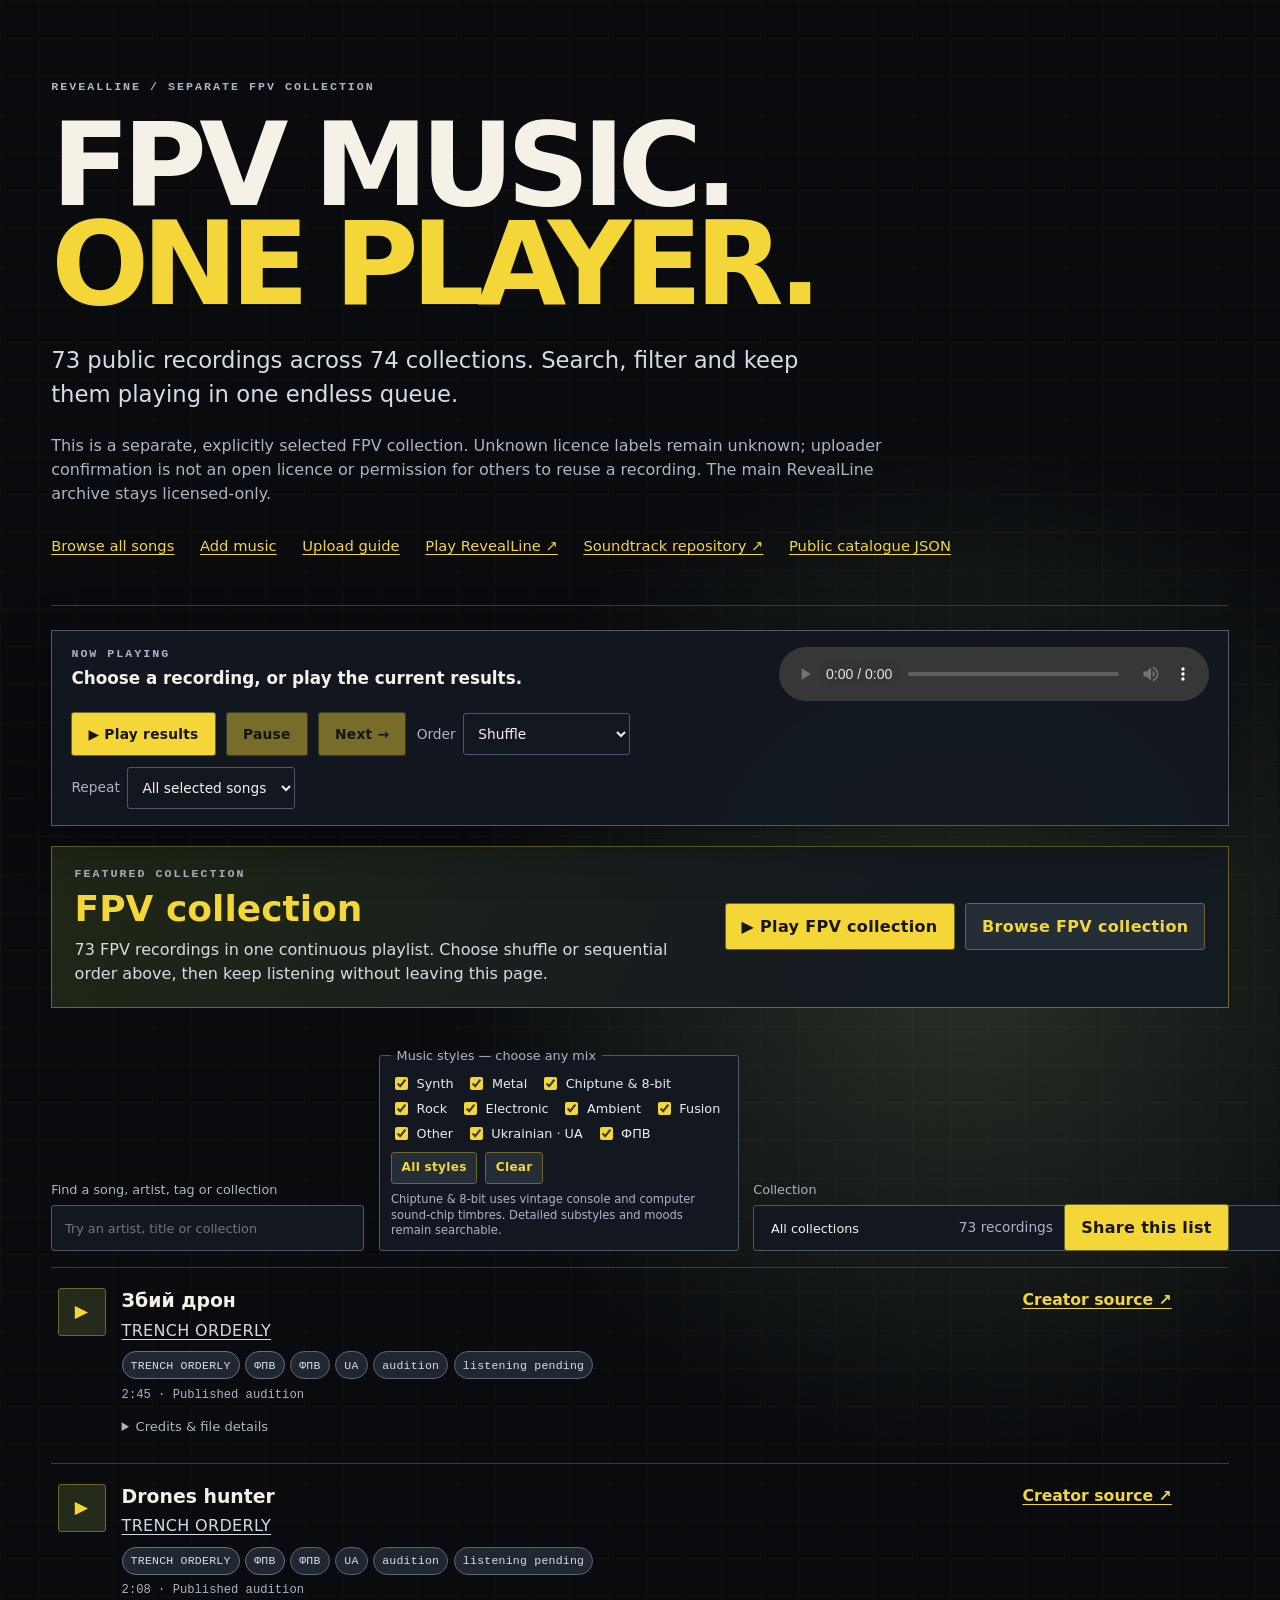
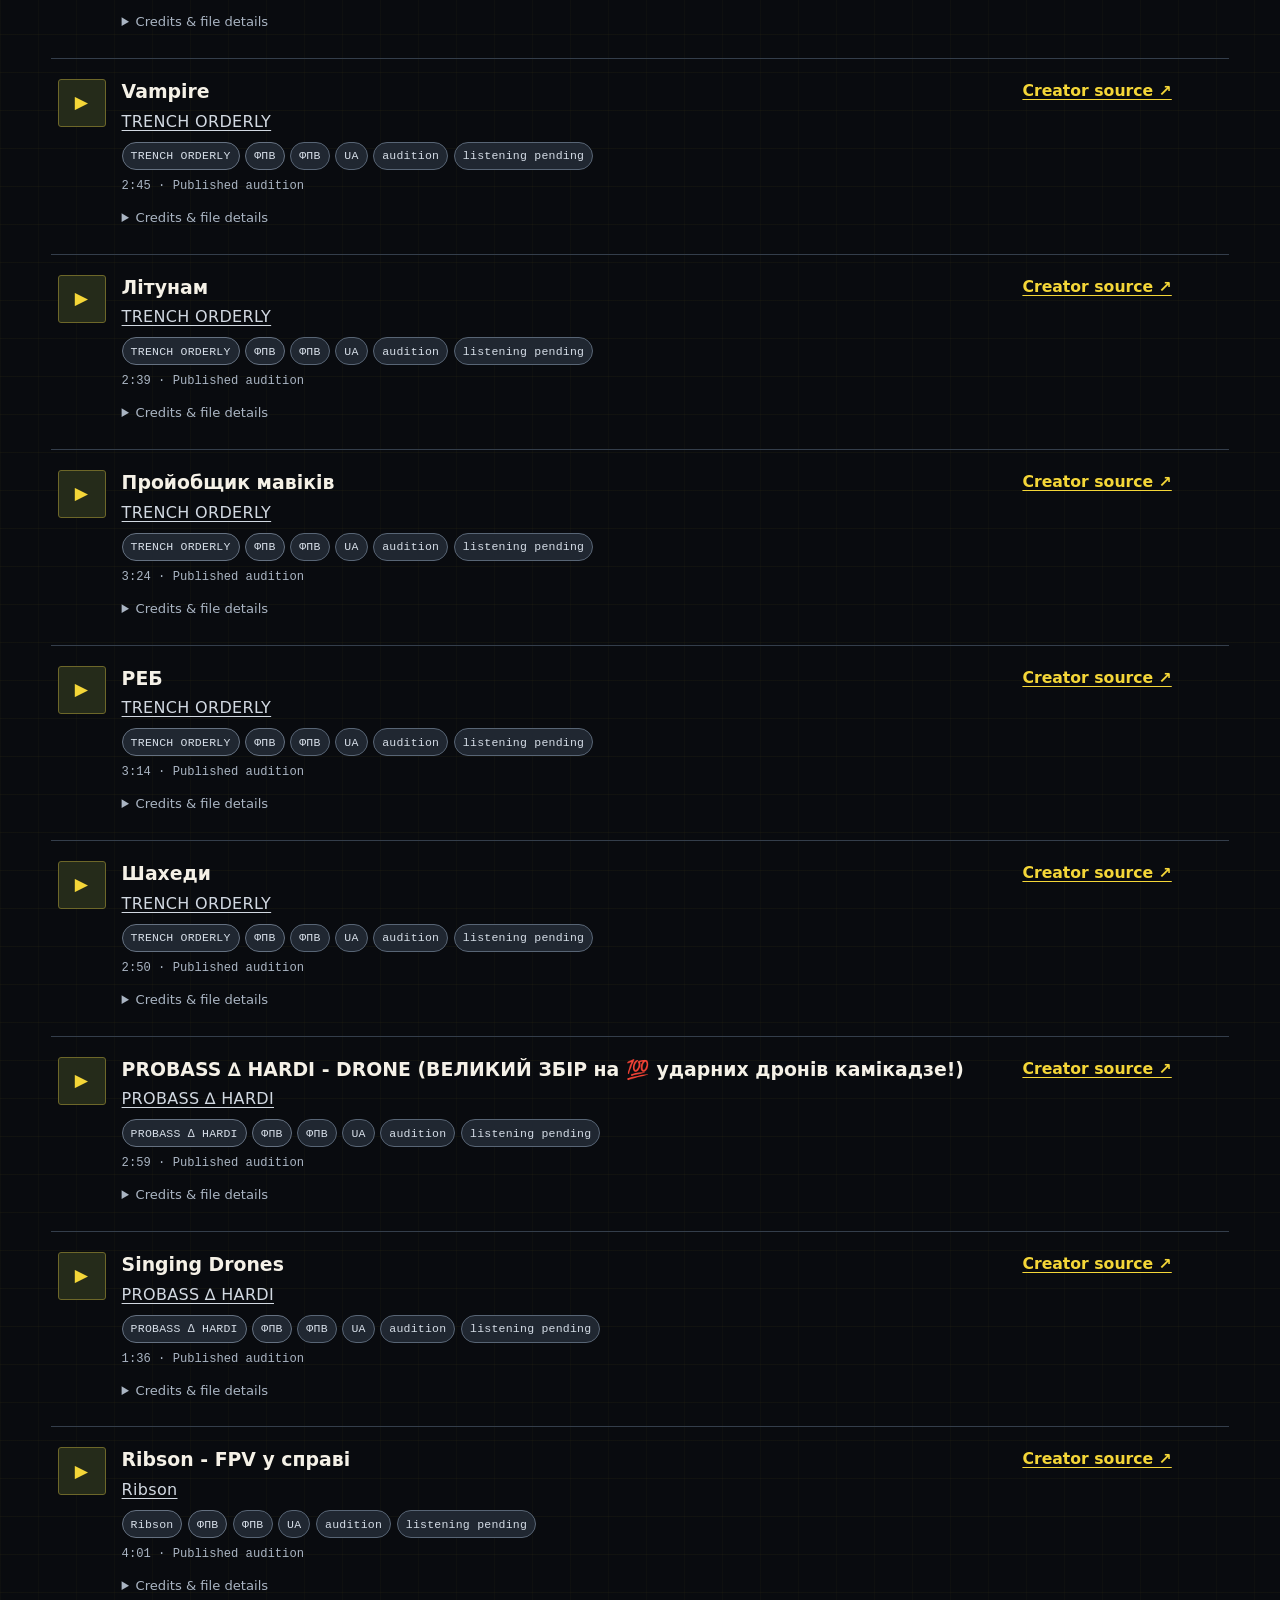
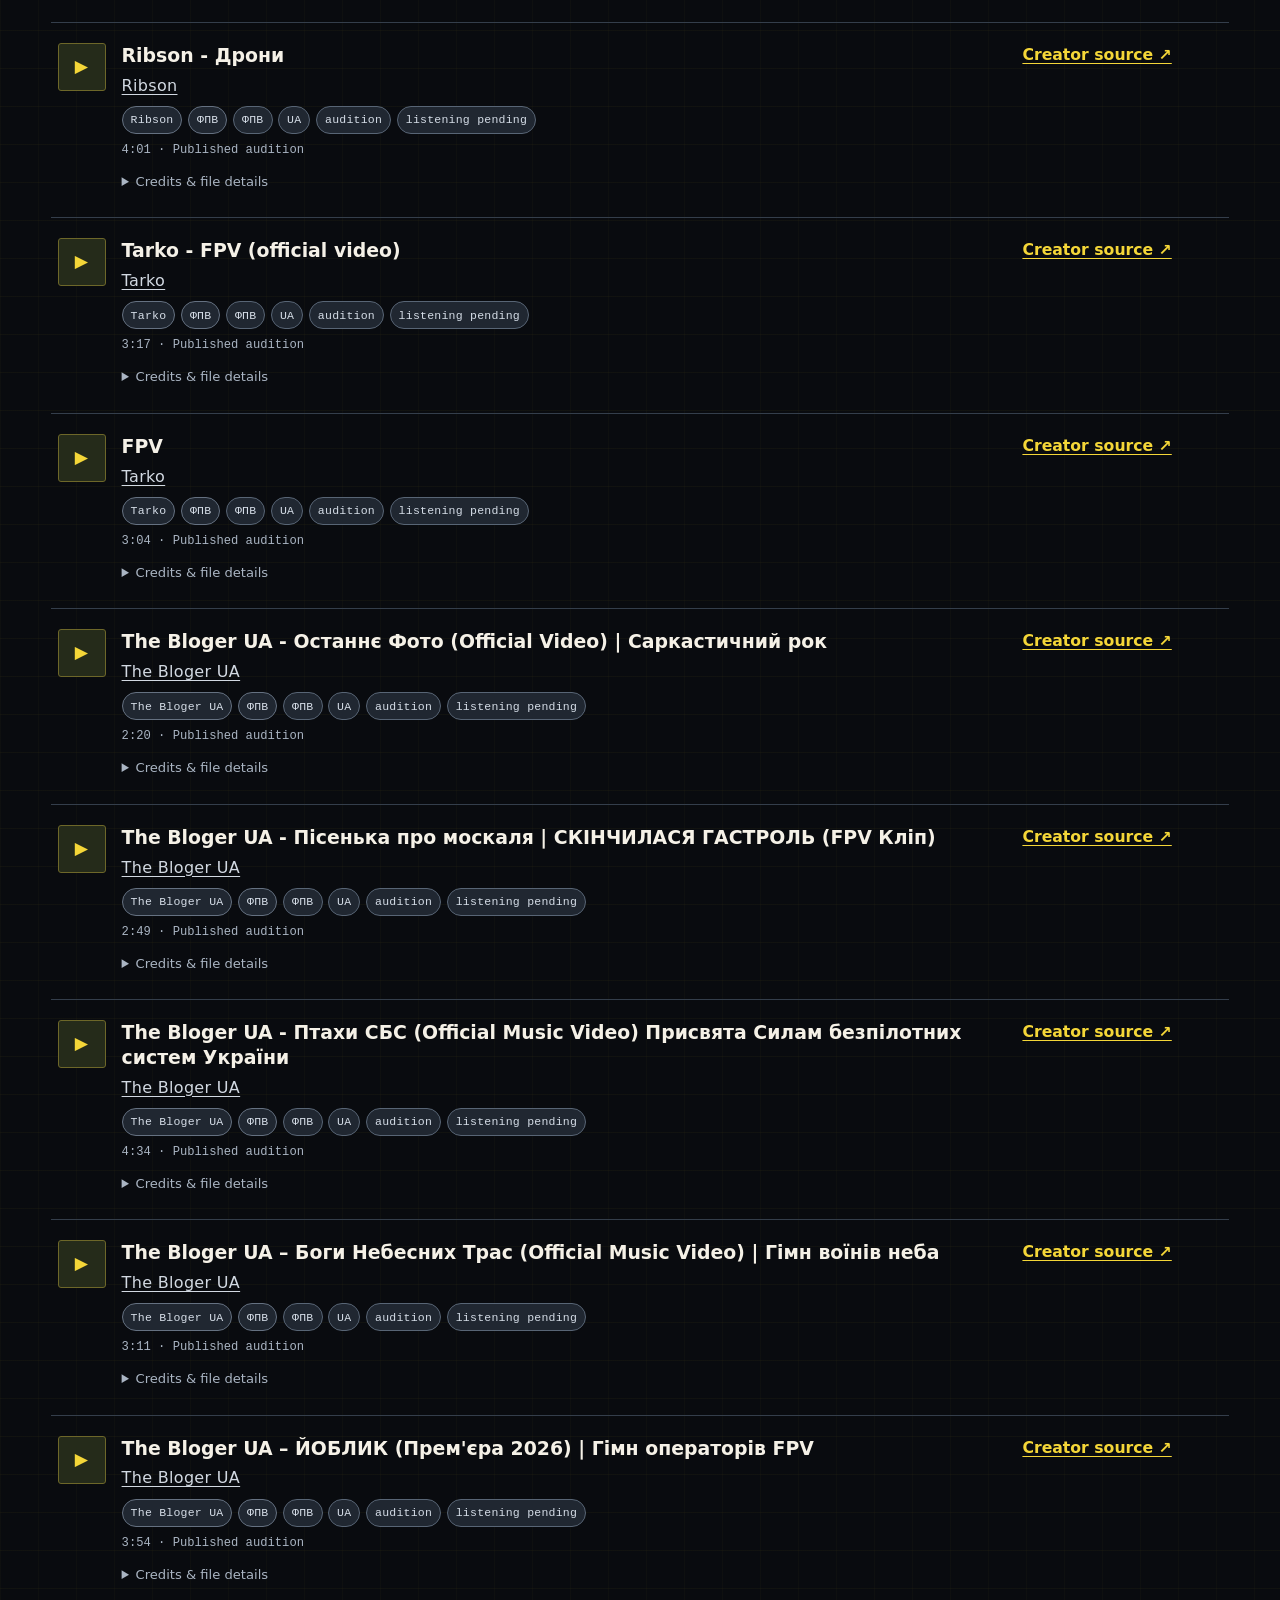
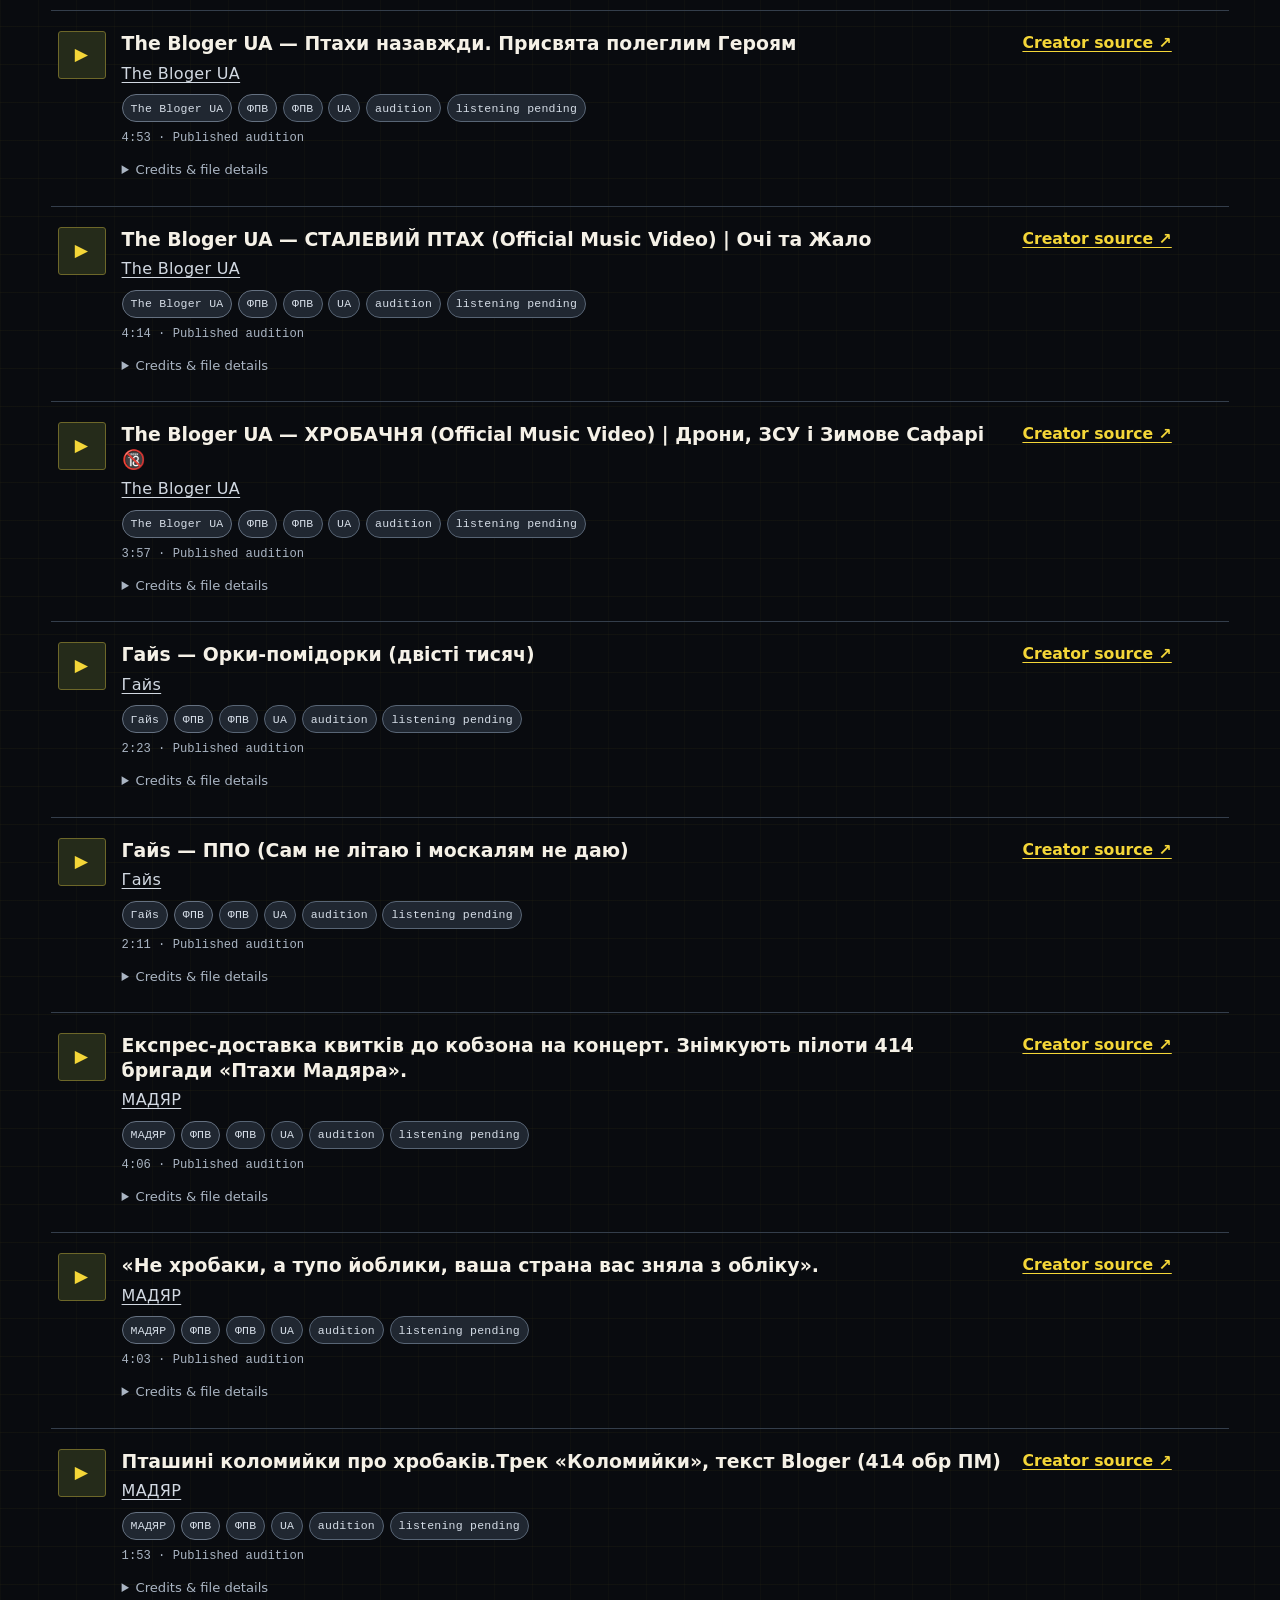
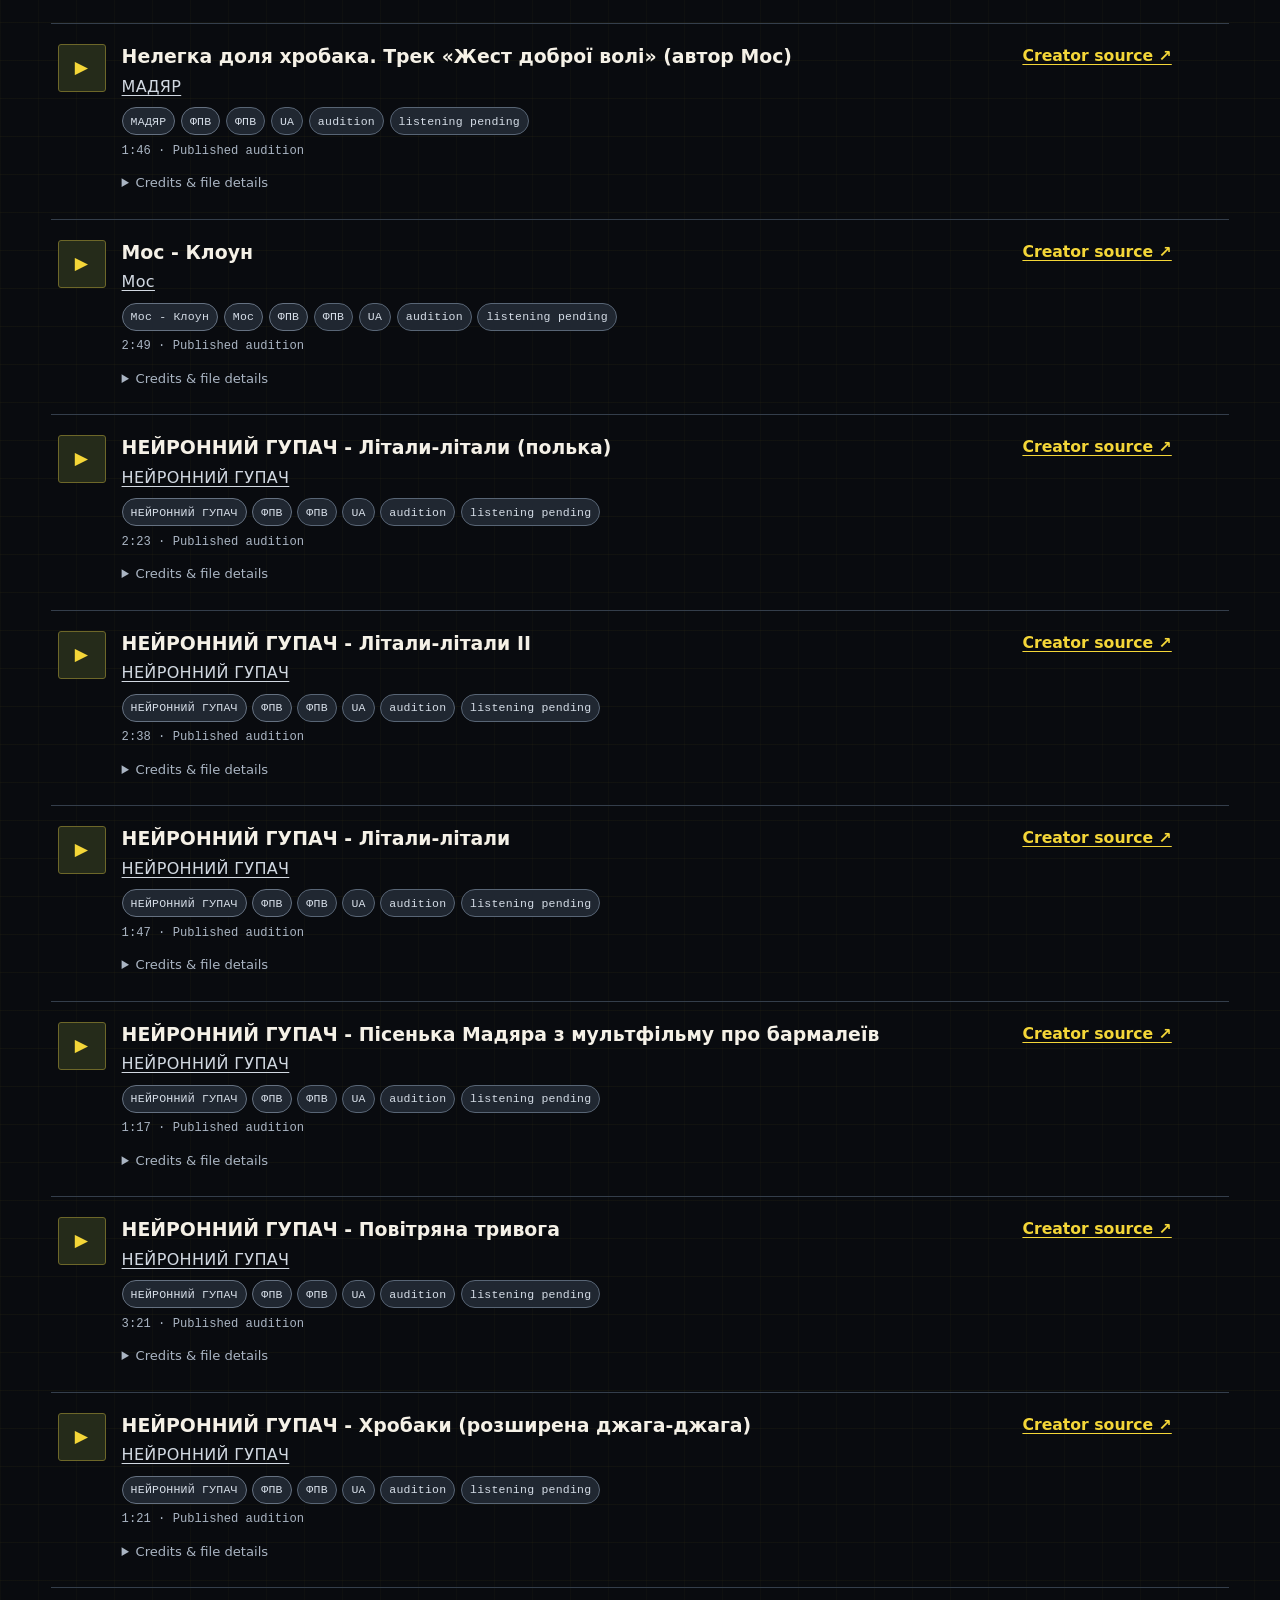
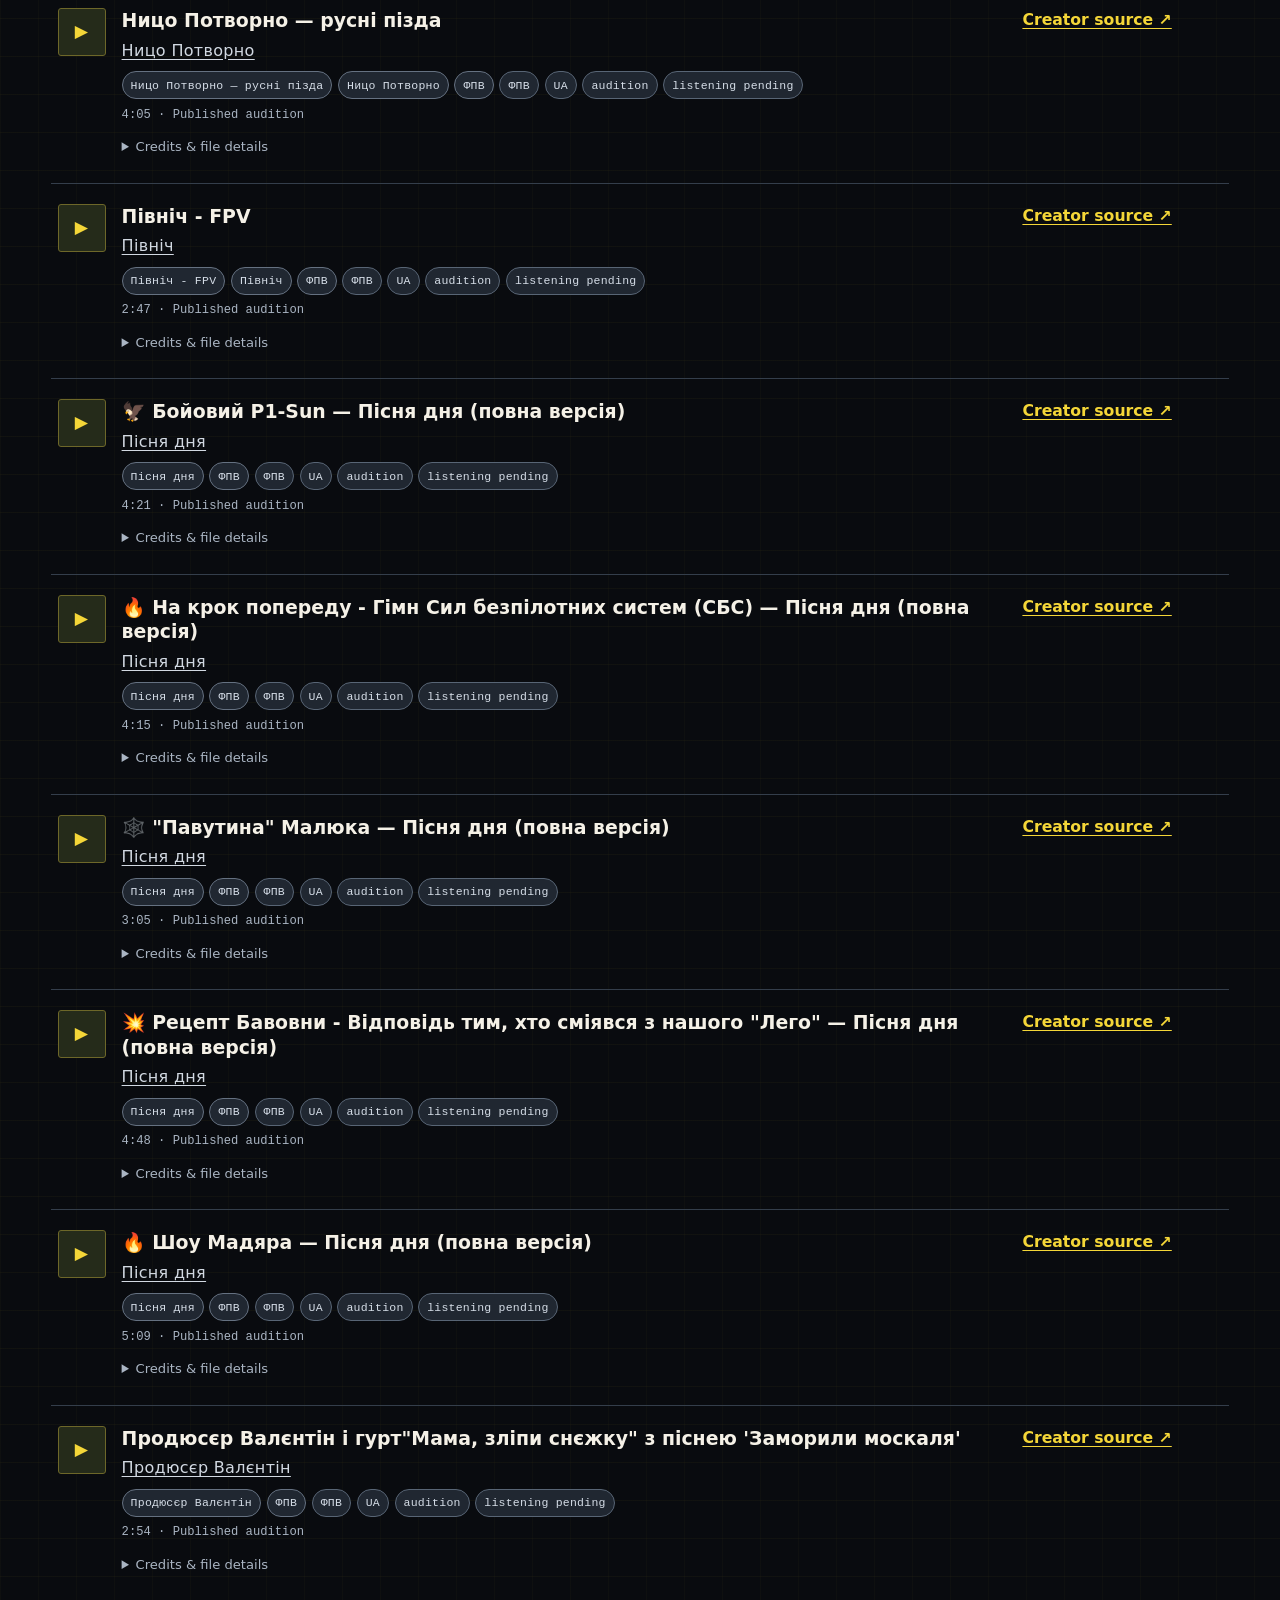
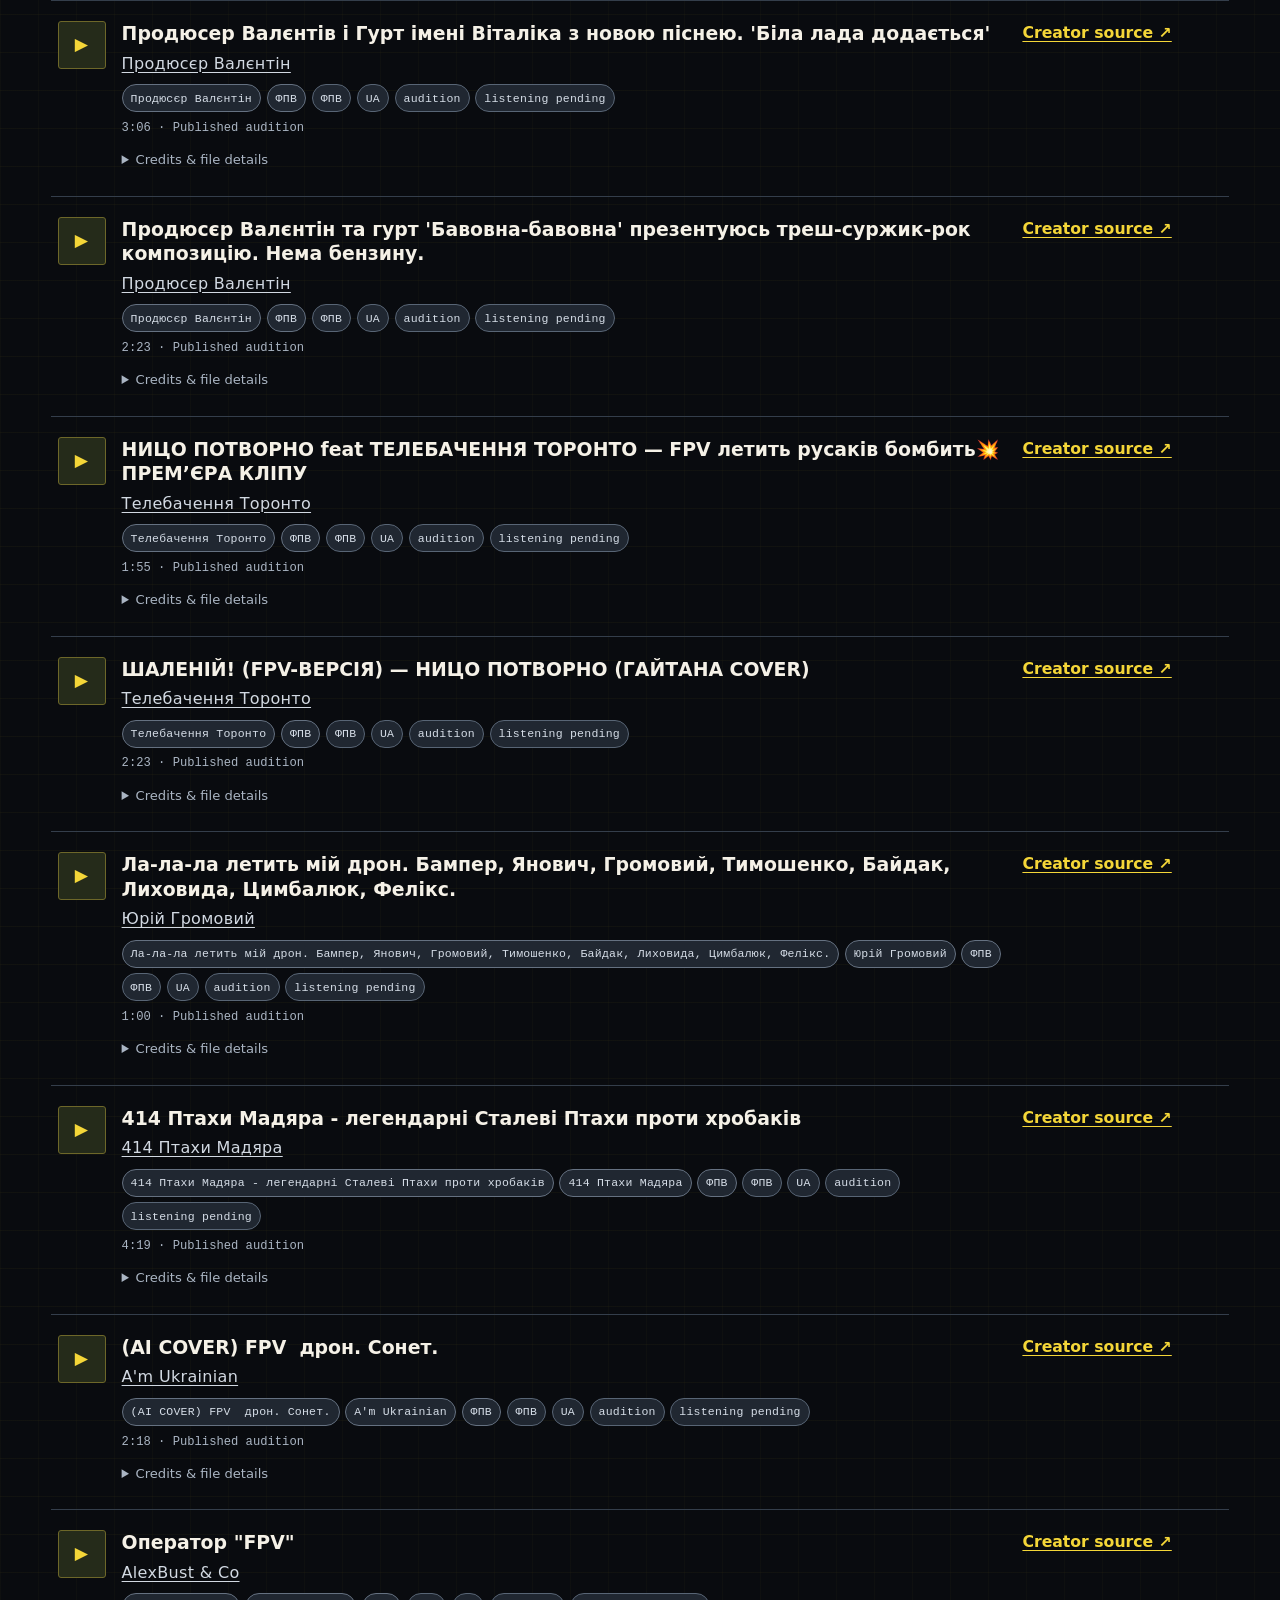
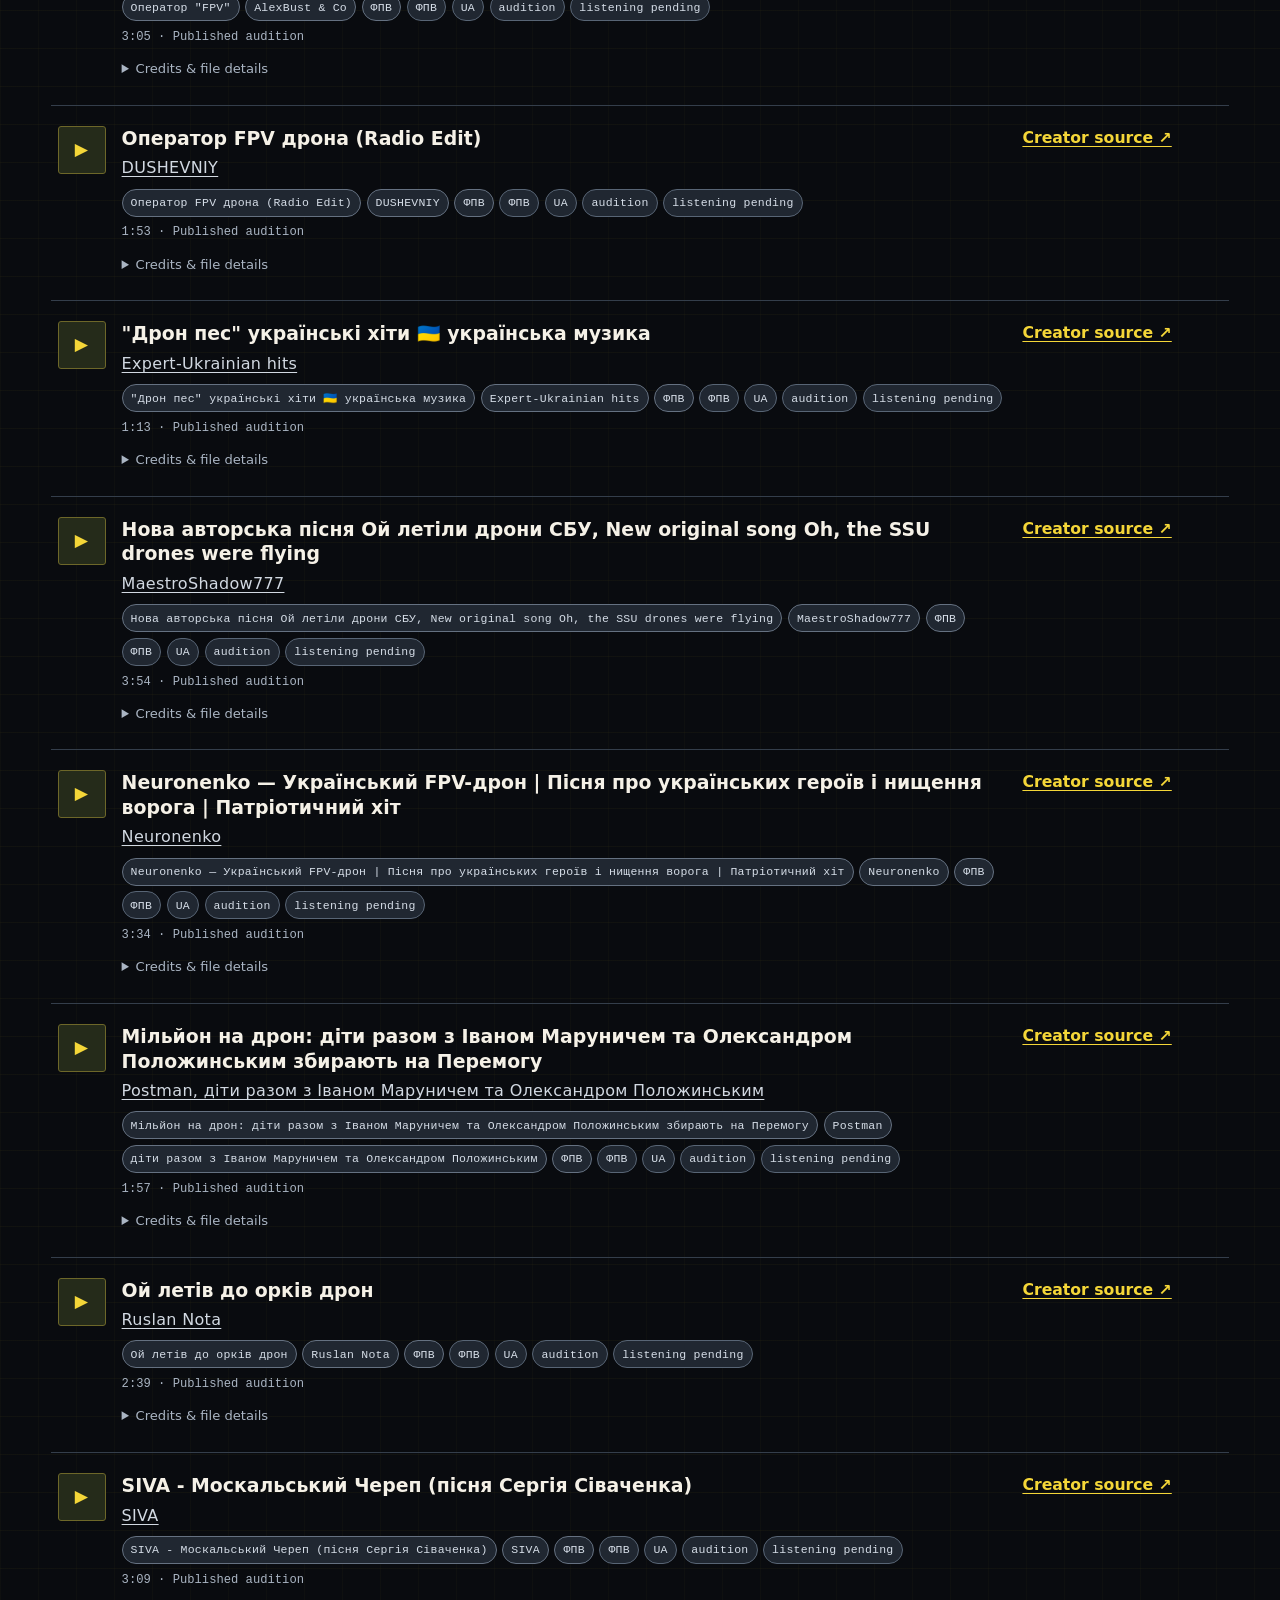
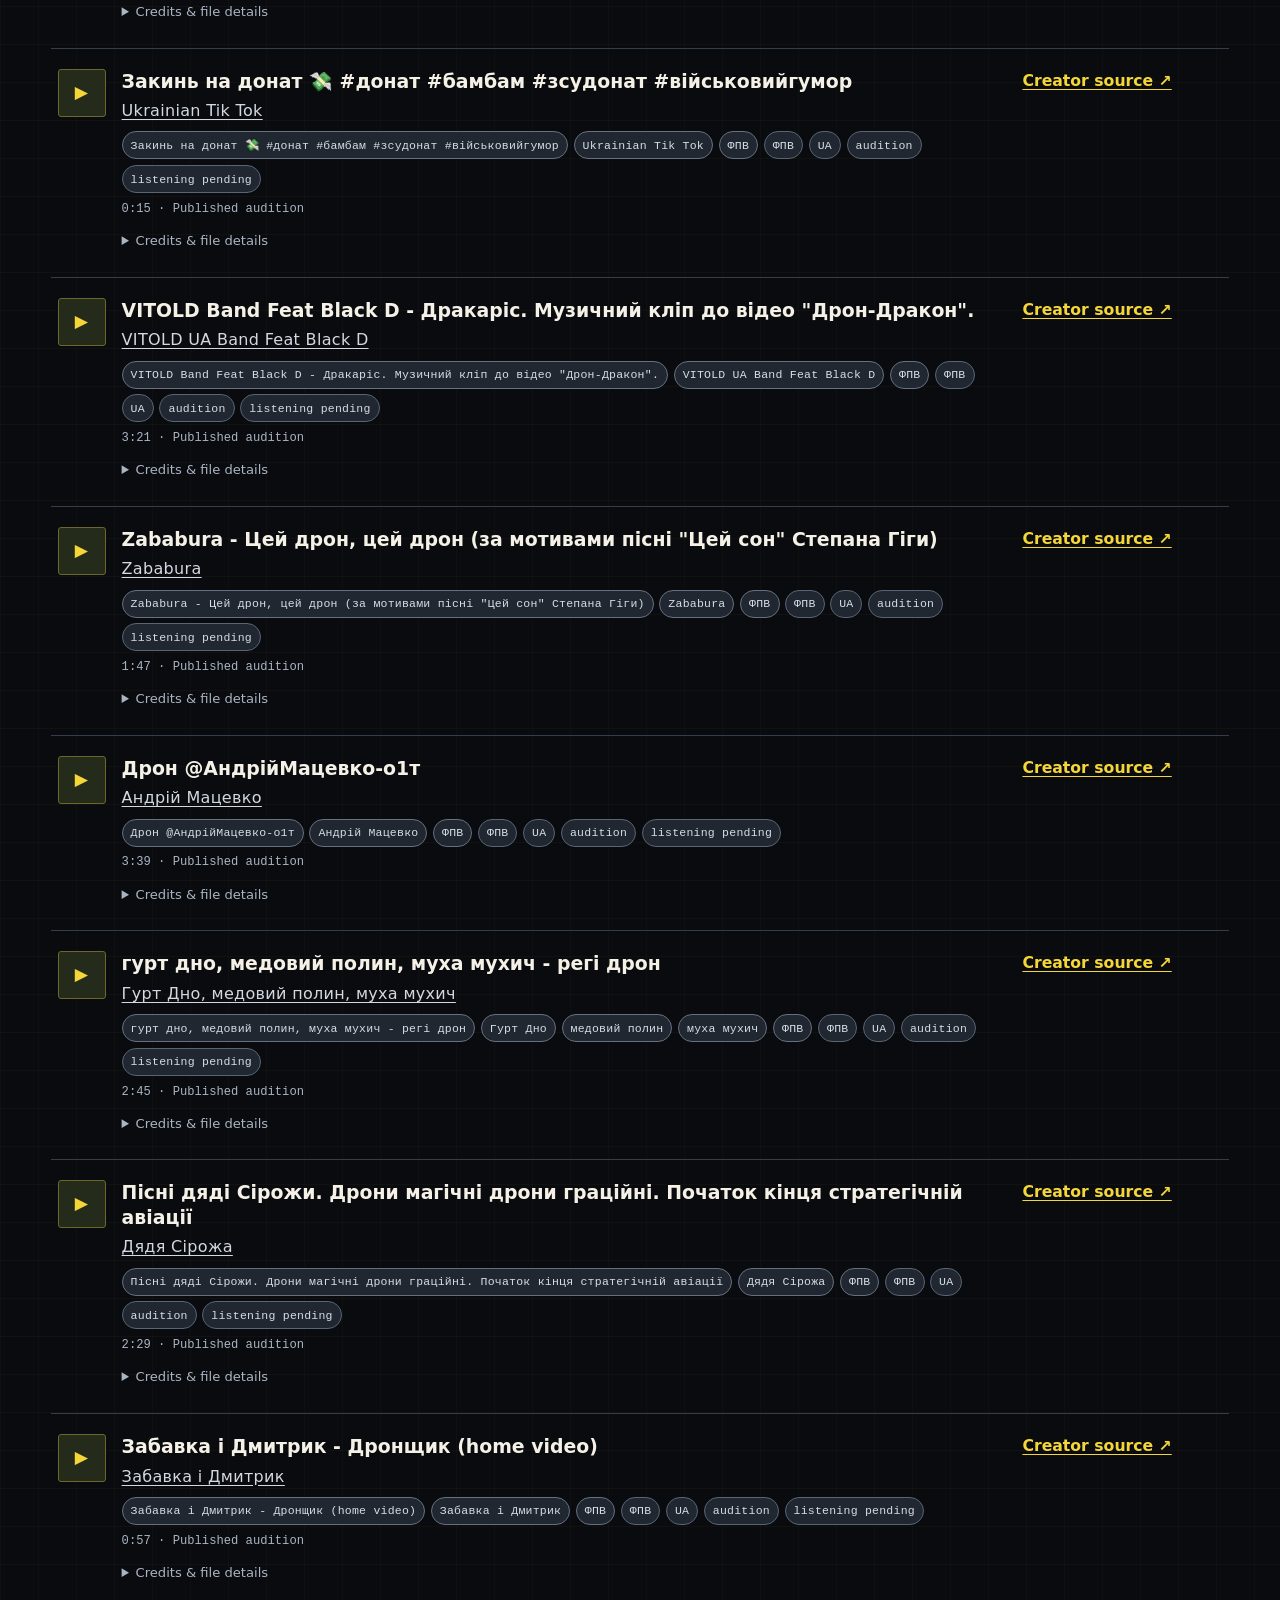
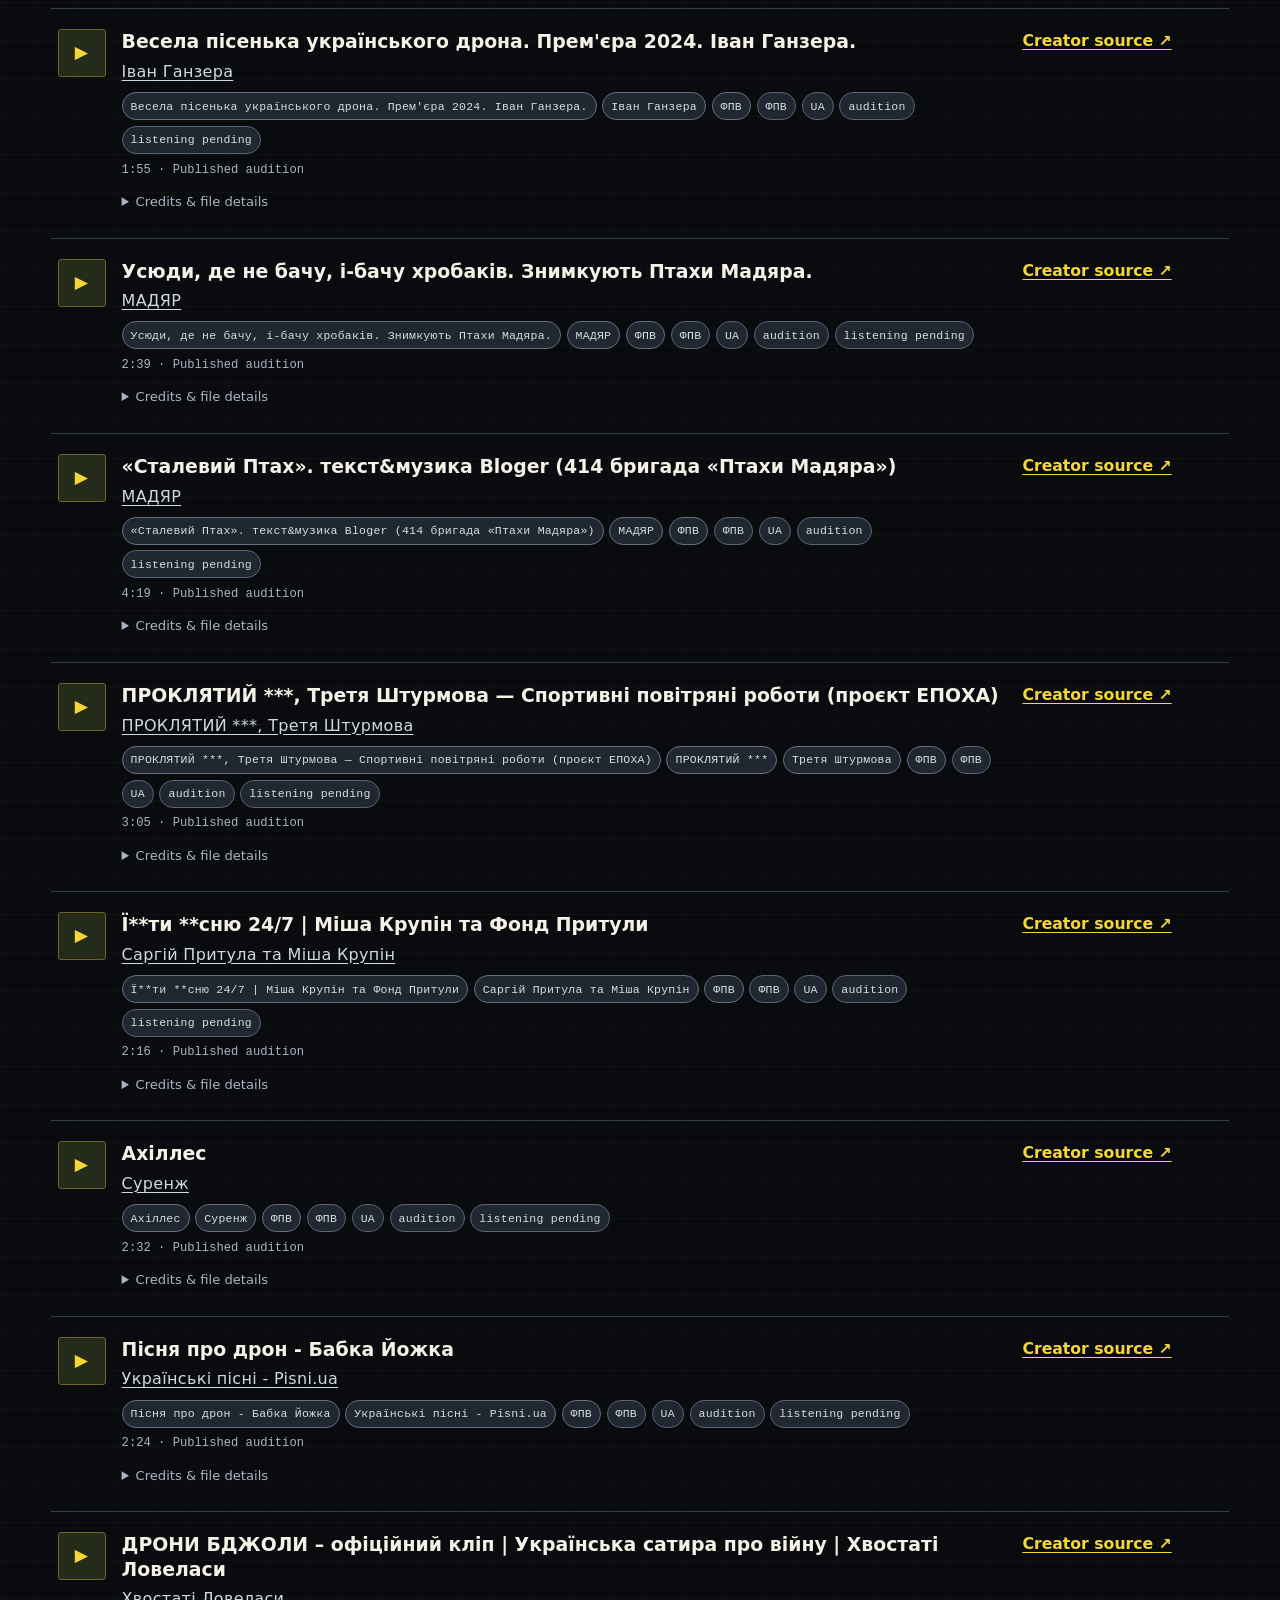
==== index.html @ b950e0f8 "Create separate FPV catalogue with exact hosted audio migration" ====
<!doctype html>
<html lang="en">
<head>
  <meta charset="utf-8">
  <meta name="viewport" content="width=device-width,initial-scale=1">
  <meta name="color-scheme" content="dark">
  <meta name="description" content="Search and play every published RevealLine soundtrack recording in one continuous player.">
  <title>RevealLine FPV · Soundtracks</title>
  <link rel="stylesheet" href="style.css">
  <script src="player.mjs?v=20260927-6" type="module"></script>
  <script src="intake-browser.mjs?v=20260927-3" type="module"></script>
</head>
<body>
  <a class="skip" href="#recordings">Skip to recordings</a>
  <main>
    <header>
      <p class="eyebrow">REVEALLINE / SEPARATE FPV COLLECTION</p>
      <h1>FPV music.<br><span>One player.</span></h1>
      <p class="intro" id="catalogue-summary">Loading the complete published soundtrack catalogue…</p>
      <p class="notice">This is a separate, explicitly selected FPV collection. Unknown licence labels remain unknown; uploader confirmation is not an open licence or permission for others to reuse a recording. The main RevealLine archive stays licensed-only.</p>
      <nav>
        <a href="#recordings">Browse all songs</a>
        <a href="#add-music">Add music</a>
        <a href="upload-guide/">Upload guide</a>
        <a href="https://mekhovov.github.io/revealline/game/">Play RevealLine ↗</a>
        <a href="https://github.com/mekhovov/revealline-soundtracks-fpv">Soundtrack repository ↗</a>
        <a href="catalogue.json">Public catalogue JSON</a>
      </nav>
    </header>

    <section class="player" aria-labelledby="player-heading">
      <div class="player-copy">
        <p class="eyebrow" id="player-heading">NOW PLAYING</p>
        <p id="now-playing" aria-live="polite">Choose a recording, or play the current results.</p>
        <p id="now-source"></p>
      </div>
      <audio id="audio" controls preload="metadata"></audio>
      <div class="transport">
        <button id="play-results" type="button">▶ Play results</button>
        <button id="pause" type="button" disabled>Pause</button>
        <button id="next" type="button" disabled>Next →</button>
        <label>Order
          <select id="order">
            <option value="shuffle">Shuffle</option>
            <option value="sequential">One after another</option>
          </select>
        </label>
        <label>Repeat
          <select id="repeat">
            <option value="all">All selected songs</option>
            <option value="one">Current song</option>
            <option value="off">Stop at the end</option>
          </select>
        </label>
      </div>
      <p id="playback-status" role="status"></p>
    </section>

    <p id="review-notice" class="review-notice" role="status" hidden>This unlisted review view contains recordings held out of the public catalogue and every default playlist.</p>

    <section id="featured-collection" class="featured-collection" aria-labelledby="foundation-heading">
      <div>
        <p class="eyebrow">FEATURED COLLECTION</p>
        <h2 id="foundation-heading">FPV collection</h2>
        <p><span id="foundation-count">0</span> FPV recordings in one continuous playlist. Choose shuffle or sequential order above, then keep listening without leaving this page.</p>
      </div>
      <div class="featured-actions">
        <button id="play-foundation" type="button" disabled>▶ Play FPV collection</button>
        <button id="browse-foundation" type="button" disabled>Browse FPV collection</button>
      </div>
    </section>

    <section id="recordings" aria-label="All published recordings">
      <div class="filters">
        <label class="search-field">Find a song, artist, tag or collection
          <input id="search" type="search" placeholder="Try an artist, title or collection" autocomplete="off">
        </label>
        <fieldset class="style-picker">
          <legend>Music styles — choose any mix</legend>
          <div id="styles"></div>
          <div class="style-actions">
            <button id="styles-all" type="button">All styles</button>
            <button id="styles-none" type="button">Clear</button>
          </div>
          <p class="style-help">
            Chiptune &amp; 8-bit uses vintage console and computer sound-chip timbres.
            Detailed substyles and moods remain searchable.
          </p>
        </fieldset>
        <label>Collection
          <select id="collection"><option value="">All collections</option></select>
        </label>
        <div class="result-actions">
          <p id="count" role="status">Loading…</p>
          <button id="share-list" type="button">Share this list</button>
        </div>
        <p id="share-fallback" class="share-fallback" hidden tabindex="0"></p>
      </div>
      <div id="tracks" aria-busy="true"></div>
      <p id="empty" hidden>No recordings match. Try another search, style or collection.</p>
    </section>

    <section class="guide" id="add-music">
        <p class="eyebrow">CATALOGUE INTAKE</p>
        <h2>Add music to this FPV collection</h2>
        <p>
          Prepare a rights-bound contribution entirely in this page. Files stay
          on your device until you download the resulting
          <code>.rlintake</code> package. The FPV archive accepts it only after the
          exact recording source, licence and credits are verified.
        </p>
        <p>
          Artist names, collections and reviewed styles become searchable,
          clickable filters. After the archive pull request merges, publication
          automation updates this page. The game can discover it through an explicitly
          selected FPV/custom source on its next refresh. No game code change or game release is needed for
          each new song.
        </p>
        <p>
          <strong>Unknown</strong> preserves your uploader-confirmed rights assertion.
          In this separate FPV collection, confirmed recordings are public.
          Unknown is not an open licence; no reuse permission is implied.
          Publication here does not add music to the main archive or game defaults.
        </p>
        <form id="browser-intake-form" class="intake-form">
          <fieldset>
            <legend>1. Choose the audio source</legend>
            <label><input type="radio" name="intakeSource" value="files" checked /> Choose MP3 files</label>
            <label><input type="radio" name="intakeSource" value="urls" /> Use hosted MP3 URLs</label>
          </fieldset>
          <fieldset id="intake-file-source">
            <legend>Choose exact MP3s</legend>
            <label
              >One or more MP3 files
              <input
                id="intake-files"
                type="file"
                accept=".mp3,audio/mpeg"
                multiple
            /></label>
            <label
              >Or one folder
              <input
                id="intake-folder"
                type="file"
                accept=".mp3,audio/mpeg"
                webkitdirectory
                directory
                multiple
            /></label>
          </fieldset>
          <fieldset id="intake-url-source" hidden>
            <legend>Hosted MP3 URLs</legend>
            <p>Each URL must be a stable public HTTPS MP3 with CORS and byte-range support. Presigned and expiring URLs are rejected.</p>
            <div id="intake-url-rows"></div>
            <button id="intake-add-url" type="button">Add another URL</button>
          </fieldset>
          <fieldset>
            <legend>2. Describe the recording and rights</legend>
            <label
              >Creator fallback <input name="artist" required maxlength="160" />
              <span>Used only when an MP3 has no artist tag; existing artist tags are preserved.</span>
            </label>
            <label
              >Exact creator/source page
              <input name="source" type="url" required maxlength="2048" placeholder="https://…"
            /></label>
            <label
              >Licence
              <select name="license" required>
                <option value="">Choose…</option>
                <option value="cc0">CC0 1.0</option>
                <option value="cc-by-3.0">CC BY 3.0</option>
                <option value="cc-by-4.0">CC BY 4.0</option>
                <option value="cc-by-sa-3.0">CC BY-SA 3.0</option>
                <option value="cc-by-sa-4.0">CC BY-SA 4.0</option>
                <option value="unknown">Unknown — uploader-confirmed rights (FPV source)</option>
              </select>
            </label>
            <label
              >Reviewed styles
              <input
                name="styles"
                required
                maxlength="1039"
                placeholder="metal, ukrainian, gameplay"
            /></label>
            <label
              >Collections
              <input
                name="collections"
                maxlength="1039"
                placeholder="TRENCH ORDERLY, ФПВ"
            /><span>A song can appear in several collections. The batch title is added automatically.</span></label>
            <label
              >Exact rights evidence URL
              <input
                name="rightsEvidence"
                type="url"
                maxlength="2048"
                placeholder="Defaults to source page"
            /></label>
            <label
              >Shared required attribution
              <textarea
                name="attribution"
                rows="3"
                maxlength="1000"
                placeholder="Only when the same text applies to every selected file"
              ></textarea>
            </label>
            <label
              >Derivative/change notice
              <textarea
                name="derivativeNotice"
                rows="3"
                maxlength="1000"
                placeholder="Required for CC BY-SA"
              ></textarea>
            </label>
          </fieldset>
          <fieldset>
            <legend>3. Name the public audition batch</legend>
            <label
              >Collection title
              <input
                name="batchTitle"
                maxlength="160"
                placeholder="Derived from the selected file when empty"
            /></label>
            <label
              >Stable batch ID
              <input
                name="batchId"
                maxlength="64"
                pattern="[a-z0-9][a-z0-9-]{0,63}"
                placeholder="lowercase-and-hyphens"
            /></label>
            <label
              >Description <textarea name="description" rows="3" maxlength="1000"></textarea>
            </label>
          </fieldset>
          <label class="rights-confirm"
            ><input name="confirmRights" type="checkbox" required /> I verified
            that the source, licence or uploader-confirmed permission, rights evidence and styles above apply to
            every selected recording. Files with different rights belong in
            separate packages.</label
          >
          <button type="submit">Verify and prepare package</button>
          <p id="intake-status" role="status" aria-live="polite">
            Nothing is uploaded by this page.
          </p>
          <a id="intake-download" class="button-link" hidden
            >Download verified .rlintake package</a
          >
        </form>
        <ol>
          <li>
            Choose files, a folder, or stable hosted MP3 URLs; enter the exact rights details and
            download the verified package.
          </li>
          <li>
            Run the single package-admission command from the checked-in guide.
            No metadata flags are repeated.
          </li>
          <li>
            Open the archive pull request. CI verifies exact bytes, metadata,
            duplicate hashes and catalogue output.
          </li>
          <li>
            After merge, automation publishes and verifies the versioned audio volume and
            deploys Pages. The recording then appears here and in every game
            release that includes the custom-source catalogue integration.
          </li>
        </ol>
        <p>
          <a href="UPLOAD_GUIDE.md"
            >Open the complete step-by-step upload guide →</a
          >
        </p>
      </section>

    <footer>
      <p>Third-party recordings remain credited to their creators. Public availability is separate from listening approval and from the game’s standard playlists.</p>
      <p>Audio uses versioned SHA-256 object paths. The player requests only the chosen recording; it does not download the whole catalogue.</p>
    </footer>
  </main>
</body>
</html>
---- style.css ----
:root {
  font-family: "Avenir Next Condensed", "Arial Narrow", ui-sans-serif, system-ui, sans-serif;
  color: #f5f1e7;
  background: #090b0f;
  line-height: 1.5;
  accent-color: #f4d638;
  --signal: #f4d638;
  --signal-hot: #fff06e;
  --panel: #131820;
  --panel-2: #1b222d;
  --line: #343e4b;
  --muted: #aab5c3;
}
* { box-sizing: border-box; }
html { scroll-behavior: smooth; }
body {
  margin: 0;
  min-height: 100vh;
  background:
    linear-gradient(rgba(244, 214, 56, 0.035) 1px, transparent 1px),
    linear-gradient(90deg, rgba(244, 214, 56, 0.025) 1px, transparent 1px),
    radial-gradient(circle at 75% 5%, #283126 0, transparent 32rem),
    #090b0f;
  background-size: 38px 38px, 38px 38px, auto;
}
main { width: min(1180px, 92%); margin: auto; }
a { color: var(--signal); text-underline-offset: .22em; }
button, input, select, textarea { font: inherit; }
button, input, select, textarea, audio { max-width: 100%; }
button {
  min-height: 44px;
  cursor: pointer;
  border: 1px solid #6d6729;
  border-radius: 3px;
  background: var(--signal);
  color: #171603;
  padding: .65rem 1rem;
  font-weight: 750;
  letter-spacing: .02em;
}
button:hover { background: var(--signal-hot); }
button:disabled { cursor: default; opacity: .45; }
button:focus-visible, a:focus-visible, input:focus-visible, select:focus-visible, textarea:focus-visible, summary:focus-visible {
  outline: 3px solid #fff8aa;
  outline-offset: 4px;
}

.intake-form { display: grid; gap: 1rem; margin: 1.5rem 0; }
.intake-form fieldset { display: grid; grid-template-columns: repeat(auto-fit, minmax(230px, 1fr)); gap: .8rem; border: 1px solid var(--line); padding: 1rem; }
.intake-form legend { color: var(--signal); font-weight: 800; padding: 0 .4rem; }
.intake-form label { display: grid; gap: .35rem; color: var(--muted); font-size: .9rem; }
.intake-form input, .intake-form select, .intake-form textarea { width: 100%; padding: .65rem; color: #fff; background: #0b1017; border: 1px solid #596676; }
.intake-form .rights-confirm { grid-template-columns: auto 1fr; align-items: start; color: #f5f1e7; }
.intake-form .rights-confirm input { width: auto; margin-top: .3rem; }
.button-link { display: inline-block; width: fit-content; padding: .75rem 1rem; border: 1px solid var(--signal); font-weight: 800; }
.button-link[hidden] { display: none; }
.skip { position: absolute; top: -100px; left: 1rem; z-index: 10; padding: 1rem; background: #090b0f; }
.skip:focus { top: 1rem; }
header { padding: 5rem 0 3rem; border-bottom: 1px solid var(--line); }
.eyebrow {
  margin: 0;
  font: 800 .73rem ui-monospace, SFMono-Regular, Consolas, monospace;
  letter-spacing: .17em;
  color: var(--muted);
}
h1 {
  max-width: 900px;
  font-size: clamp(3.2rem, 9vw, 7.8rem);
  font-weight: 850;
  line-height: .86;
  letter-spacing: -.065em;
  text-transform: uppercase;
  margin: 1.4rem 0 1.8rem;
}
h1 span { color: var(--signal); }
.intro { font-size: clamp(1.15rem, 2vw, 1.42rem); max-width: 780px; color: #d5dce5; }
.notice { color: var(--muted); max-width: 850px; }
nav { display: flex; flex-wrap: wrap; gap: .75rem 1.6rem; font-size: .92rem; margin-top: 1.8rem; }
.player {
  position: sticky;
  top: 0;
  z-index: 5;
  margin: 1.5rem 0 0;
  padding: 1rem 1.2rem;
  display: grid;
  grid-template-columns: minmax(220px, 1fr) minmax(260px, 430px);
  gap: .7rem 1rem;
  background: rgba(19, 24, 32, .97);
  border: 1px solid #505b68;
  box-shadow: 0 16px 48px rgba(0, 0, 0, .38);
  backdrop-filter: blur(12px);
}
.player-copy { min-width: 0; }
#now-playing { margin: .3rem 0; font-size: 1.05rem; font-weight: 750; white-space: nowrap; overflow: hidden; text-overflow: ellipsis; }
#now-source { margin: 0; font-size: .78rem; }
audio { align-self: center; width: 100%; }
.transport { display: flex; flex-wrap: wrap; gap: .65rem; align-items: center; font-size: .86rem; }
.transport label { display: flex; align-items: center; gap: .45rem; color: var(--muted); }
.transport select { min-height: 42px; padding: .45rem .65rem; }
.transport span, #playback-status { color: var(--muted); }
#playback-status { margin: .2rem 0 0; align-self: center; }
#playback-status:empty { display: none; }
.review-notice {
  margin: 1.25rem 0 0;
  padding: 1rem 1.2rem;
  border: 1px solid #d38a37;
  background: #2b2116;
  color: #ffe0ad;
  font-weight: 700;
}
.featured-collection {
  display: grid;
  grid-template-columns: minmax(0, 1fr) auto;
  gap: 1.25rem;
  align-items: center;
  margin: 1.25rem 0 0;
  padding: 1.3rem 1.4rem;
  border: 1px solid #6d6729;
  background: linear-gradient(115deg, #202716, #141a21 70%);
}
.featured-collection[hidden] { display: none; }
.featured-collection h2 { margin: .3rem 0; font-size: clamp(1.55rem, 3vw, 2.25rem); color: var(--signal); }
.featured-collection p:not(.eyebrow) { margin: 0; max-width: 720px; color: #d5dce5; }
.featured-actions { display: flex; flex-wrap: wrap; gap: .65rem; justify-content: flex-end; }
.featured-actions button:last-child { background: #252d37; color: var(--signal); }
.filters {
  display: grid;
  grid-template-columns: minmax(260px, 1.25fr) minmax(360px, 1.35fr) minmax(170px, .7fr) auto;
  gap: .9rem;
  align-items: end;
  padding: 2.4rem 0 1rem;
}
.filters label { display: grid; gap: .35rem; font-size: .8rem; color: var(--muted); }
.style-picker {
  min-width: 0;
  margin: 0;
  padding: .55rem .7rem .7rem;
  border: 1px solid #4e5968;
  border-radius: 3px;
  background: var(--panel);
}
.style-picker legend { padding: 0 .35rem; color: var(--muted); font-size: .8rem; }
#styles { display: flex; flex-wrap: wrap; gap: .35rem .8rem; }
.filters .style-choice { display: flex; grid: none; align-items: center; gap: .35rem; color: #e8edf3; }
.style-actions { display: flex; gap: .5rem; margin-top: .55rem; }
.style-actions button { min-height: 32px; padding: .25rem .6rem; font-size: .76rem; background: #252d37; color: var(--signal); }
.style-help { margin: .55rem 0 0; color: var(--muted); font-size: .72rem; line-height: 1.35; }
input[type='search'], select {
  color: #f5f1e7;
  background: var(--panel);
  border: 1px solid #4e5968;
  border-radius: 3px;
  min-height: 46px;
  padding: .7rem .8rem;
}
#count { margin: 0 0 .75rem; min-width: 110px; text-align: right; color: var(--muted); font-size: .86rem; }
.result-actions { display: flex; align-items: center; justify-content: flex-end; gap: .7rem; flex-wrap: wrap; }
.result-actions #count { margin: 0; }
.share-fallback { overflow-wrap: anywhere; user-select: all; padding: .7rem; border: 1px solid var(--line); }
.hosted-url-row { display: grid; grid-template-columns: repeat(auto-fit, minmax(210px, 1fr)); gap: .7rem; padding: .8rem; border: 1px solid var(--line); }
.hosted-url-row + .hosted-url-row { margin-top: .8rem; }
.track {
  display: grid;
  grid-template-columns: 48px minmax(0, 1fr) minmax(150px, 200px);
  gap: 1rem;
  border-top: 1px solid var(--line);
  padding: 1.25rem .4rem;
  transition: background .16s ease, border-color .16s ease, transform .16s ease;
}
.track:hover { background: rgba(255,255,255,.025); }
.track[hidden] { display: none; }
.track[data-active='true'] { border-color: var(--signal); background: #1b2118; transform: translateX(4px); }
.play-track { width: 48px; height: 48px; padding: 0; background: #252b1a; color: var(--signal); font-size: 1.08rem; }
.play-track:hover { background: #383d20; }
h2 { margin: 0; font-size: 1.18rem; line-height: 1.3; }
.artist { margin: .18rem 0; color: #d2d9e2; }
.facets, .track-facets { display: flex; flex-wrap: wrap; gap: .35rem; align-items: center; }
.track-facets { margin: .32rem 0 .55rem; }
.filter-chip {
  min-height: 28px;
  padding: .2rem .5rem;
  border: 1px solid #586575;
  border-radius: 999px;
  background: #202731;
  color: #d5dde7;
  font: .72rem ui-monospace, SFMono-Regular, Consolas, monospace;
}
.filter-chip:hover, .filter-chip:focus-visible { border-color: var(--signal); color: var(--signal); background: #29311d; }
.artist-chip { padding-left: 0; border: 0; border-radius: 0; background: transparent; color: #d2d9e2; font: inherit; text-decoration: underline; text-underline-offset: .18rem; }
.collection-chip { border-color: #657181; }
.tags { margin: .25rem 0 .55rem; font: .76rem ui-monospace, SFMono-Regular, Consolas, monospace; color: var(--muted); }
.links { display: flex; flex-direction: column; align-items: start; gap: .4rem; font-size: .8rem; }
.links .creator-link { font-size: .98rem; font-weight: 750; }
details { color: var(--muted); font-size: .82rem; }
summary { cursor: pointer; width: fit-content; min-height: 32px; padding-top: .4rem; }
details p { margin: .6rem 0; overflow-wrap: anywhere; }
.guide { border-top: 1px solid var(--line); margin-top: 2rem; padding: 3rem 0; max-width: 850px; color: #c8d0da; }
.guide h2 { margin: .65rem 0 1rem; font-size: clamp(1.8rem, 4vw, 3rem); color: #f5f1e7; }
.guide li { margin: .65rem 0; }
footer { border-top: 1px solid var(--line); padding: 1.3rem 0 4rem; font-size: .82rem; color: var(--muted); }
@media (max-width: 780px) {
  header { padding-top: 2.5rem; }
  .player { position: static; grid-template-columns: 1fr; }
  .featured-collection { grid-template-columns: 1fr; }
  .featured-actions { justify-content: flex-start; }
  .filters { grid-template-columns: 1fr 1fr; }
  .search-field { grid-column: 1 / -1; }
  #count { text-align: left; margin: 0; }
}
@media (max-width: 560px) {
  main { width: min(94%, 1180px); }
  h1 { font-size: clamp(3rem, 18vw, 5rem); }
  .filters { grid-template-columns: 1fr; }
  .search-field { grid-column: auto; }
  .track { grid-template-columns: 44px minmax(0, 1fr); gap: .7rem; }
  .links { grid-column: 2; flex-direction: row; flex-wrap: wrap; gap: .7rem; }
}
@media (prefers-reduced-motion: reduce) {
  html { scroll-behavior: auto; }
  .track { transition: none; }
}
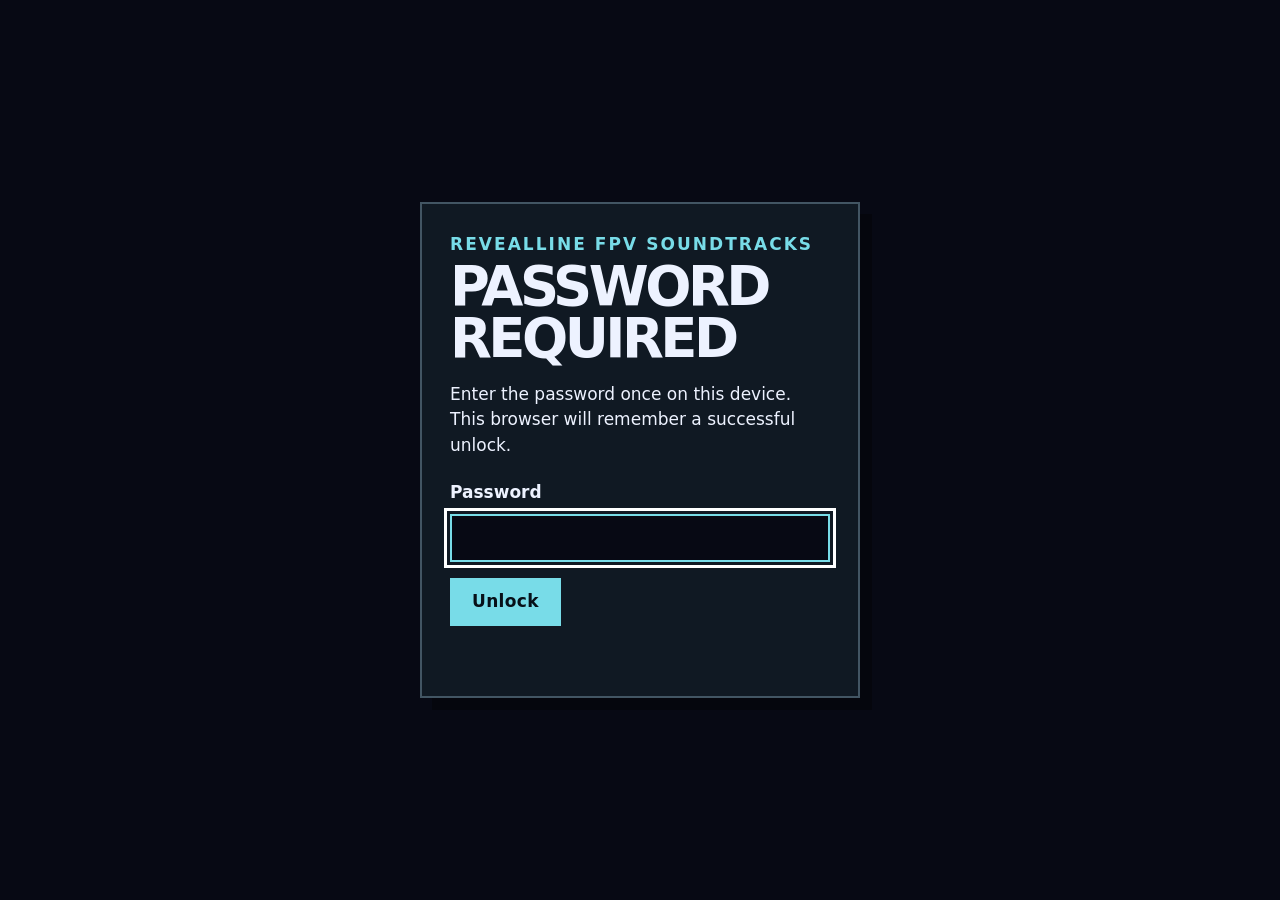
==== commit 0bcc42f8: "Add remembered password gate for Pages" ====
--- a/index.html
+++ b/index.html
@@ -1,14 +1,19 @@
 <!doctype html>
-<html lang="en">
+<html lang="en" data-access-state="locked">
 <head>
   <meta charset="utf-8">
   <meta name="viewport" content="width=device-width,initial-scale=1">
   <meta name="color-scheme" content="dark">
+  <meta name="revealline-access-id" content="revealline-soundtracks-fpv">
+  <meta name="revealline-access-title" content="RevealLine FPV soundtracks">
+  <meta name="revealline-access-salt" content="bWVraG92b3YuZ2l0aHViLmlvL3JldmVhbGxpbmUtc291bmR0cmFja3MtZnB2L2FjY2Vzcy92MQ">
+  <meta name="revealline-access-verifier" content="gAyuiiAcFRyvuK-SSl9CLx1qPCFKsIoDmozGee5jedk">
   <meta name="description" content="Search and play every published RevealLine soundtrack recording in one continuous player.">
   <title>RevealLine FPV · Soundtracks</title>
   <link rel="stylesheet" href="style.css">
-  <script src="player.mjs?v=20260927-6" type="module"></script>
-  <script src="intake-browser.mjs?v=20260927-3" type="module"></script>
+  <link rel="stylesheet" href="access-gate.css">
+  <script src="access-gate.mjs" defer></script>
+  <script src="access-entry.mjs" type="module"></script>
 </head>
 <body>
   <a class="skip" href="#recordings">Skip to recordings</a>
--- a/access-gate.css
+++ b/access-gate.css
@@ -0,0 +1,95 @@
+html[data-access-state='locked'] body > :not(#access-gate):not(script),
+html[data-access-state='checking'] body > :not(#access-gate):not(script) {
+  display: none !important;
+}
+
+html[data-access-state='unlocked'] #access-gate {
+  display: none !important;
+}
+
+.access-gate {
+  position: fixed;
+  inset: 0;
+  z-index: 2147483647;
+  display: grid;
+  min-height: 100vh;
+  min-height: 100svh;
+  place-items: center;
+  box-sizing: border-box;
+  padding: 24px;
+  overflow: auto;
+  background: #070914;
+  color: #edf2ff;
+  font: 17px/1.5 'Field Kit UI', system-ui, sans-serif;
+}
+
+.access-gate-card {
+  width: min(100%, 440px);
+  box-sizing: border-box;
+  padding: 28px;
+  border: 2px solid #425563;
+  background: #101923;
+  box-shadow: 12px 12px 0 rgb(0 0 0 / 35%);
+}
+
+.access-gate-card h1 {
+  margin: 4px 0 12px;
+  font-size: clamp(2rem, 8vw, 3.4rem);
+  line-height: 0.95;
+}
+
+.access-gate-eyebrow {
+  margin: 0;
+  color: #78dce8;
+  font-weight: 800;
+  letter-spacing: 0.12em;
+  text-transform: uppercase;
+}
+
+.access-gate-card label {
+  display: grid;
+  gap: 8px;
+  margin-top: 22px;
+  font-weight: 700;
+}
+
+.access-gate-card input,
+.access-gate-card button {
+  min-height: 48px;
+  box-sizing: border-box;
+  border: 2px solid #78dce8;
+  border-radius: 0;
+  font: inherit;
+}
+
+.access-gate-card input {
+  width: 100%;
+  padding: 8px 12px;
+  background: #070914;
+  color: #fff;
+}
+
+.access-gate-card button {
+  margin-top: 16px;
+  padding: 8px 20px;
+  background: #78dce8;
+  color: #071018;
+  font-weight: 900;
+  cursor: pointer;
+}
+
+.access-gate-card button:disabled {
+  cursor: wait;
+  opacity: 0.65;
+}
+
+.access-gate-card :focus-visible {
+  outline: 3px solid #fff;
+  outline-offset: 3px;
+}
+
+.access-gate-status {
+  min-height: 1.5em;
+  margin-bottom: 0;
+  color: #ffcf66;
+}
